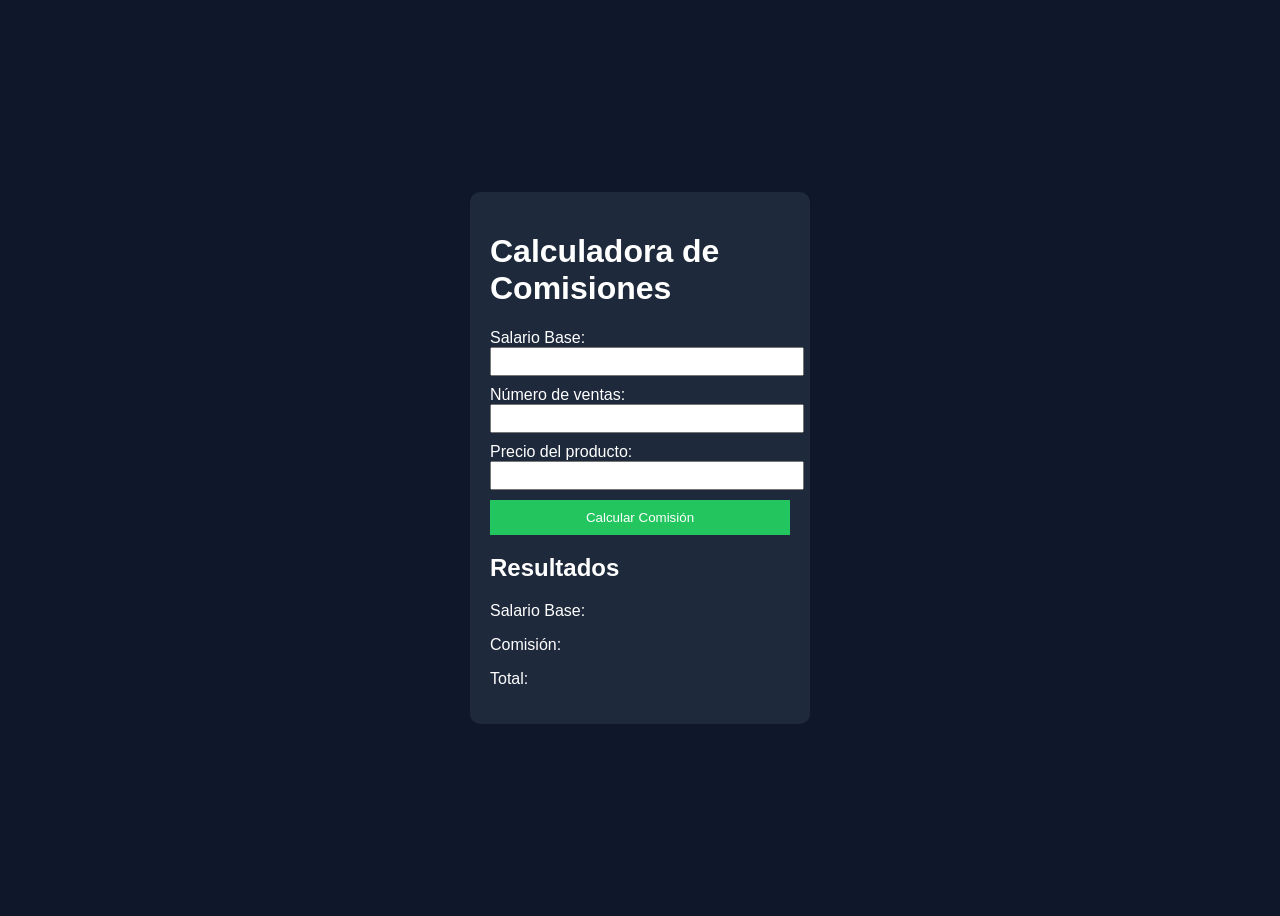
==== ventas.html @ 54f3bdda "primer comit" ====
<!DOCTYPE html>
<html lang="es">
<head>
    <meta charset="UTF-8">
    <title>Calculadora de Comisiones</title>
    <link rel="stylesheet" href="ventas.css">
    <script src="ventas.js"></script>
</head>
<body>

    <div class="contenedor">
        <h1>Calculadora de Comisiones</h1>

        <label>Salario Base:</label>
        <input type="text" id="txtSueldoBase">

        <label>Número de ventas:</label>
        <input type="text" id="txtVentas">

        <label>Precio del producto:</label>
        <input type="text" id="txtPrecio">

        <button>Calcular Comisión</button>

        <h2>Resultados</h2>
        <p>Salario Base: <span id="spSueldoBase"></span></p>
        <p>Comisión: <span id="spComision"></span></p>
        <p>Total: <span id="spTotal"></span></p>
    </div>

    
</body>
</html>
---- ventas.css ----
body {
    font-family: Arial;
    background-color: #0f172a;
    color: white;
    display: flex;
    justify-content: center;
    align-items: center;
    height: 100vh;
}

.contenedor {
    background-color: #1e293b;
    padding: 20px;
    border-radius: 10px;
    width: 300px;
}

input {
    width: 100%;
    margin-bottom: 10px;
    padding: 5px;
}

button {
    width: 100%;
    padding: 10px;
    background-color: #22c55e;
    border: none;
    color: white;
    cursor: pointer;
}

button:hover {
    background-color: #16a34a;
}
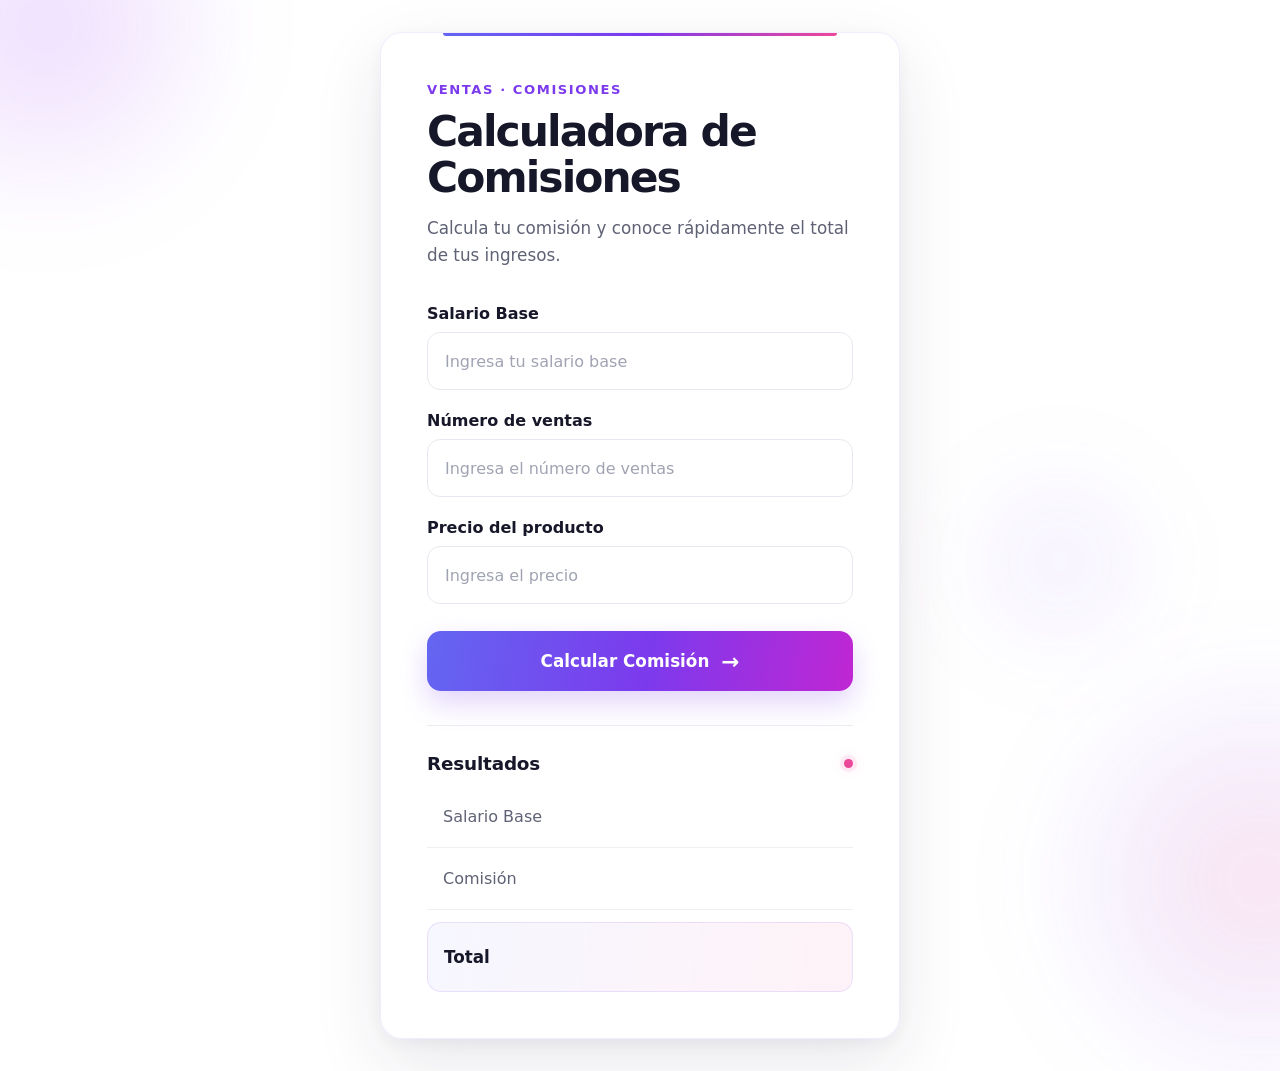
==== commit b193b3ed: "Style: Rediseño Limpio Moderno, Responsive" ====
--- a/ventas.html
+++ b/ventas.html
@@ -1,33 +1,105 @@
 <!DOCTYPE html>
+
 <html lang="es">
 <head>
     <meta charset="UTF-8">
+    <meta name="viewport" content="width=device-width, initial-scale=1.0">
+    <meta name="description" content="Calculadora de Comisiones">
     <title>Calculadora de Comisiones</title>
-    <link rel="stylesheet" href="ventas.css">
-    <script src="ventas.js"></script>
+
+
+<link rel="stylesheet" href="ventas.css">
+
+<script src="utils.js" defer></script>
+<script src="ventas.js" defer></script>
+
+
 </head>
+
 <body>
 
-    <div class="contenedor">
+<main class="contenedor">
+
+    <header class="encabezado">
+        <span class="etiqueta">VENTAS · COMISIONES</span>
+
         <h1>Calculadora de Comisiones</h1>
 
-        <label>Salario Base:</label>
-        <input type="text" id="txtSueldoBase">
+        <p>
+            Calcula tu comisión y conoce rápidamente el total de tus ingresos.
+        </p>
+    </header>
 
-        <label>Número de ventas:</label>
-        <input type="text" id="txtVentas">
+    <section class="formulario">
 
-        <label>Precio del producto:</label>
-        <input type="text" id="txtPrecio">
+        <div class="campo">
+            <label for="txtSueldoBase">Salario Base</label>
 
-        <button>Calcular Comisión</button>
+            <input
+                type="text"
+                id="txtSueldoBase"
+                inputmode="decimal"
+                autocomplete="off"
+                placeholder="Ingresa tu salario base"
+            >
+        </div>
 
-        <h2>Resultados</h2>
-        <p>Salario Base: <span id="spSueldoBase"></span></p>
-        <p>Comisión: <span id="spComision"></span></p>
-        <p>Total: <span id="spTotal"></span></p>
-    </div>
+        <div class="campo">
+            <label for="txtVentas">Número de ventas</label>
 
-    
+            <input
+                type="text"
+                id="txtVentas"
+                inputmode="numeric"
+                autocomplete="off"
+                placeholder="Ingresa el número de ventas"
+            >
+        </div>
+
+        <div class="campo">
+            <label for="txtPrecio">Precio del producto</label>
+
+            <input
+                type="text"
+                id="txtPrecio"
+                inputmode="decimal"
+                autocomplete="off"
+                placeholder="Ingresa el precio"
+            >
+        </div>
+
+        <button type="button" onclick="calcular()">
+            <span>Calcular Comisión</span>
+            <span class="flecha" aria-hidden="true">→</span>
+        </button>
+
+    </section>
+
+    <section class="resultados" aria-labelledby="tituloResultados">
+
+        <div class="resultados-header">
+            <h2 id="tituloResultados">Resultados</h2>
+            <span class="indicador" aria-hidden="true"></span>
+        </div>
+
+        <div class="resultado">
+            <span>Salario Base</span>
+            <strong id="spSueldoBase"></strong>
+        </div>
+
+        <div class="resultado">
+            <span>Comisión</span>
+            <strong id="spComision"></strong>
+        </div>
+
+        <div class="resultado resultado-total">
+            <span>Total</span>
+            <strong id="spTotal"></strong>
+        </div>
+
+    </section>
+
+</main>
+
 </body>
-</html>+</html>
--- a/ventas.css
+++ b/ventas.css
@@ -1,35 +1,683 @@
+:root {
+--blanco: #ffffff;
+--fondo: #f8f9fc;
+
+
+--texto: #17172a;
+--texto-secundario: #5f6275;
+--texto-suave: #8a8da0;
+
+--violeta: #7c3aed;
+--violeta-claro: #a855f7;
+
+--rosa: #ec4899;
+--azul-violeta: #6366f1;
+
+--borde: #e7e8ef;
+
+--sombra:
+    0 25px 70px rgba(38, 28, 70, 0.10),
+    0 5px 20px rgba(38, 28, 70, 0.05);
+
+--radio: 22px;
+
+
+}
+
+/* =========================================================
+RESET
+========================================================= */
+
+* {
+  box-sizing: border-box;
+  }
+
+html {
+min-height: 100%;
+}
+
 body {
-    font-family: Arial;
-    background-color: #0f172a;
-    color: white;
-    display: flex;
-    justify-content: center;
+position: relative;
+
+
+min-height: 100vh;
+margin: 0;
+padding: 32px 20px;
+
+display: flex;
+justify-content: center;
+align-items: center;
+
+font-family:
+    Inter,
+    ui-sans-serif,
+    system-ui,
+    -apple-system,
+    BlinkMacSystemFont,
+    "Segoe UI",
+    Arial,
+    sans-serif;
+
+color: var(--texto);
+
+background: #ffffff;
+
+overflow-x: hidden;
+
+
+}
+
+/* =========================================================
+MANCHAS VIOLETA / ROSA
+========================================================= */
+
+body::before {
+content: "";
+
+position: fixed;
+z-index: -2;
+
+width: 430px;
+height: 430px;
+
+top: -190px;
+left: -170px;
+
+border-radius: 50%;
+
+background:
+    radial-gradient(
+        circle,
+        rgba(168, 85, 247, 0.20) 0%,
+        rgba(168, 85, 247, 0.10) 35%,
+        transparent 70%
+    );
+
+filter: blur(35px);
+
+pointer-events: none;
+
+
+}
+
+body::after {
+content: "";
+
+
+position: fixed;
+z-index: -2;
+
+width: 480px;
+height: 480px;
+
+right: -220px;
+bottom: -220px;
+
+border-radius: 50%;
+
+background:
+    radial-gradient(
+        circle,
+        rgba(236, 72, 153, 0.17) 0%,
+        rgba(124, 58, 237, 0.08) 38%,
+        transparent 70%
+    );
+
+filter: blur(45px);
+
+pointer-events: none;
+
+
+}
+
+/* =========================================================
+MANCHAS ADICIONALES
+========================================================= */
+
+.contenedor::before {
+content: "";
+
+
+position: fixed;
+z-index: -1;
+
+width: 260px;
+height: 260px;
+
+top: 48%;
+right: 7%;
+
+border-radius: 50%;
+
+background:
+    radial-gradient(
+        circle,
+        rgba(139, 92, 246, 0.09),
+        transparent 70%
+    );
+
+filter: blur(35px);
+
+pointer-events: none;
+
+
+}
+
+/* =========================================================
+TARJETA PRINCIPAL
+========================================================= */
+
+.contenedor {
+position: relative;
+
+
+width: min(100%, 520px);
+
+padding: clamp(30px, 5vw, 46px);
+
+background: rgba(255, 255, 255, 0.94);
+
+border: 1px solid rgba(124, 58, 237, 0.10);
+
+border-radius: var(--radio);
+
+box-shadow: var(--sombra);
+
+overflow: hidden;
+
+
+}
+
+/* Línea decorativa superior */
+
+.contenedor::after {
+content: "";
+
+
+position: absolute;
+
+top: 0;
+left: 12%;
+right: 12%;
+
+height: 3px;
+
+border-radius: 0 0 10px 10px;
+
+background:
+    linear-gradient(
+        90deg,
+        var(--azul-violeta),
+        var(--violeta),
+        var(--rosa)
+    );
+
+
+}
+
+/* =========================================================
+ENCABEZADO
+========================================================= */
+
+.encabezado {
+margin-bottom: 34px;
+}
+
+.etiqueta {
+display: inline-block;
+
+
+margin-bottom: 12px;
+
+color: var(--violeta);
+
+font-size: 0.82rem;
+font-weight: 800;
+
+letter-spacing: 0.12em;
+
+text-transform: uppercase;
+
+
+}
+
+.encabezado h1 {
+margin: 0;
+
+
+color: var(--texto);
+
+font-size: clamp(2rem, 6vw, 2.65rem);
+line-height: 1.08;
+
+letter-spacing: -0.045em;
+
+font-weight: 800;
+
+
+}
+
+.encabezado p {
+margin: 14px 0 0;
+
+
+max-width: 430px;
+
+color: var(--texto-secundario);
+
+font-size: 1.05rem;
+line-height: 1.65;
+
+
+}
+
+/* =========================================================
+FORMULARIO
+========================================================= */
+
+.formulario {
+display: flex;
+flex-direction: column;
+
+
+gap: 21px;
+
+
+}
+
+.campo {
+display: flex;
+flex-direction: column;
+
+
+gap: 9px;
+
+
+}
+
+.campo label {
+color: var(--texto);
+
+
+font-size: 1rem;
+font-weight: 700;
+
+
+}
+
+input {
+width: 100%;
+
+
+min-height: 58px;
+
+margin: 0;
+padding: 0 17px;
+
+color: var(--texto);
+
+background: #ffffff;
+
+border: 1.5px solid var(--borde);
+
+border-radius: 13px;
+
+outline: none;
+
+font-family: inherit;
+font-size: 1rem;
+
+transition:
+    border-color 180ms ease,
+    box-shadow 180ms ease,
+    transform 180ms ease,
+    background 180ms ease;
+
+
+}
+
+input::placeholder {
+color: #a0a3b2;
+}
+
+input:hover {
+border-color: #c8b5f5;
+}
+
+input:focus {
+border-color: var(--violeta);
+
+background: #ffffff;
+
+box-shadow:
+    0 0 0 4px rgba(124, 58, 237, 0.09),
+    0 8px 22px rgba(124, 58, 237, 0.08);
+
+transform: translateY(-1px);
+
+
+}
+
+/* =========================================================
+BOTÓN
+========================================================= */
+
+button {
+position: relative;
+
+
+width: 100%;
+
+min-height: 60px;
+
+margin-top: 6px;
+
+padding: 0 20px;
+
+display: flex;
+align-items: center;
+justify-content: center;
+
+gap: 12px;
+
+color: #ffffff;
+
+background:
+    linear-gradient(
+        100deg,
+        #6366f1,
+        #7c3aed 52%,
+        #c026d3
+    );
+
+border: none;
+
+border-radius: 14px;
+
+cursor: pointer;
+
+font-family: inherit;
+font-size: 1.05rem;
+font-weight: 750;
+
+box-shadow:
+    0 12px 28px rgba(124, 58, 237, 0.22);
+
+transition:
+    transform 180ms ease,
+    box-shadow 180ms ease,
+    filter 180ms ease;
+
+
+}
+
+button:hover {
+transform: translateY(-2px);
+
+
+box-shadow:
+    0 16px 34px rgba(124, 58, 237, 0.30);
+
+filter: brightness(1.04);
+
+
+}
+
+button:active {
+transform: translateY(0);
+}
+
+button:focus-visible {
+outline: 3px solid rgba(124, 58, 237, 0.25);
+outline-offset: 4px;
+}
+
+.flecha {
+font-size: 1.35rem;
+
+
+transition: transform 180ms ease;
+
+
+}
+
+button:hover .flecha {
+transform: translateX(5px);
+}
+
+/* =========================================================
+RESULTADOS
+========================================================= */
+
+.resultados {
+margin-top: 34px;
+padding-top: 27px;
+
+
+border-top: 1px solid #ececf2;
+
+
+}
+
+.resultados-header {
+display: flex;
+align-items: center;
+justify-content: space-between;
+
+
+margin-bottom: 12px;
+
+
+}
+
+.resultados-header h2 {
+margin: 0;
+
+
+color: var(--texto);
+
+font-size: 1.15rem;
+font-weight: 800;
+
+letter-spacing: -0.01em;
+
+
+}
+
+.indicador {
+width: 9px;
+height: 9px;
+
+
+border-radius: 50%;
+
+background: var(--rosa);
+
+box-shadow:
+    0 0 0 4px rgba(236, 72, 153, 0.09),
+    0 0 14px rgba(236, 72, 153, 0.25);
+
+
+}
+
+.resultado {
+min-height: 62px;
+
+
+padding: 0 16px;
+
+display: flex;
+align-items: center;
+justify-content: space-between;
+
+gap: 20px;
+
+border-bottom: 1px solid #eeeeF3;
+
+
+}
+
+.resultado span {
+color: var(--texto-secundario);
+
+
+font-size: 1rem;
+font-weight: 500;
+
+
+}
+
+.resultado strong {
+color: var(--texto);
+
+
+font-size: 1.05rem;
+font-weight: 800;
+
+text-align: right;
+
+
+}
+
+.resultado-total {
+min-height: 70px;
+
+
+margin-top: 12px;
+
+border: 1px solid rgba(124, 58, 237, 0.12);
+
+border-radius: 14px;
+
+background:
+    linear-gradient(
+        100deg,
+        rgba(99, 102, 241, 0.055),
+        rgba(236, 72, 153, 0.07)
+    );
+
+
+}
+
+.resultado-total span {
+color: var(--texto);
+
+
+font-size: 1.05rem;
+font-weight: 750;
+
+
+}
+
+.resultado-total strong {
+color: var(--violeta);
+font-size: 1.25rem;
+
+
+}
+
+/* =========================================================
+TABLET
+========================================================= */
+
+@media (max-width: 600px) {
+
+
+body {
+    padding: 20px 15px;
     align-items: center;
-    height: 100vh;
 }
 
 .contenedor {
-    background-color: #1e293b;
-    padding: 20px;
-    border-radius: 10px;
-    width: 300px;
+    width: 100%;
+    padding: 30px 22px;
+    border-radius: 19px;
+}
+
+.encabezado h1 {
+    font-size: 2rem;
+}
+
+.encabezado p {
+    font-size: 1rem;
+}
+
+
+}
+
+/* =========================================================
+MÓVIL PEQUEÑO
+========================================================= */
+
+@media (max-width: 380px) {
+
+
+body {
+    padding: 12px;
+}
+
+.contenedor {
+    padding: 27px 18px;
+}
+
+.encabezado {
+    margin-bottom: 28px;
+}
+
+.encabezado h1 {
+    font-size: 1.75rem;
+}
+
+.encabezado p {
+    font-size: 0.95rem;
+}
+
+.campo label {
+    font-size: 0.95rem;
 }
 
 input {
-    width: 100%;
-    margin-bottom: 10px;
-    padding: 5px;
+    min-height: 55px;
+    font-size: 0.96rem;
 }
 
 button {
-    width: 100%;
-    padding: 10px;
-    background-color: #22c55e;
-    border: none;
-    color: white;
-    cursor: pointer;
-}
-
-button:hover {
-    background-color: #16a34a;
-}+    min-height: 57px;
+    font-size: 1rem;
+}
+
+.resultado {
+    padding: 0 12px;
+}
+
+.resultado span {
+    font-size: 0.92rem;
+}
+
+.resultado strong {
+    font-size: 0.96rem;
+}
+
+.resultado-total strong {
+    font-size: 1.1rem;
+}
+
+
+}
+
+/* =========================================================
+ACCESIBILIDAD
+========================================================= */
+
+@media (prefers-reduced-motion: reduce) {
+
+
+*,
+*::before,
+*::after {
+    animation: none !important;
+    transition: none !important;
+}
+
+
+}
